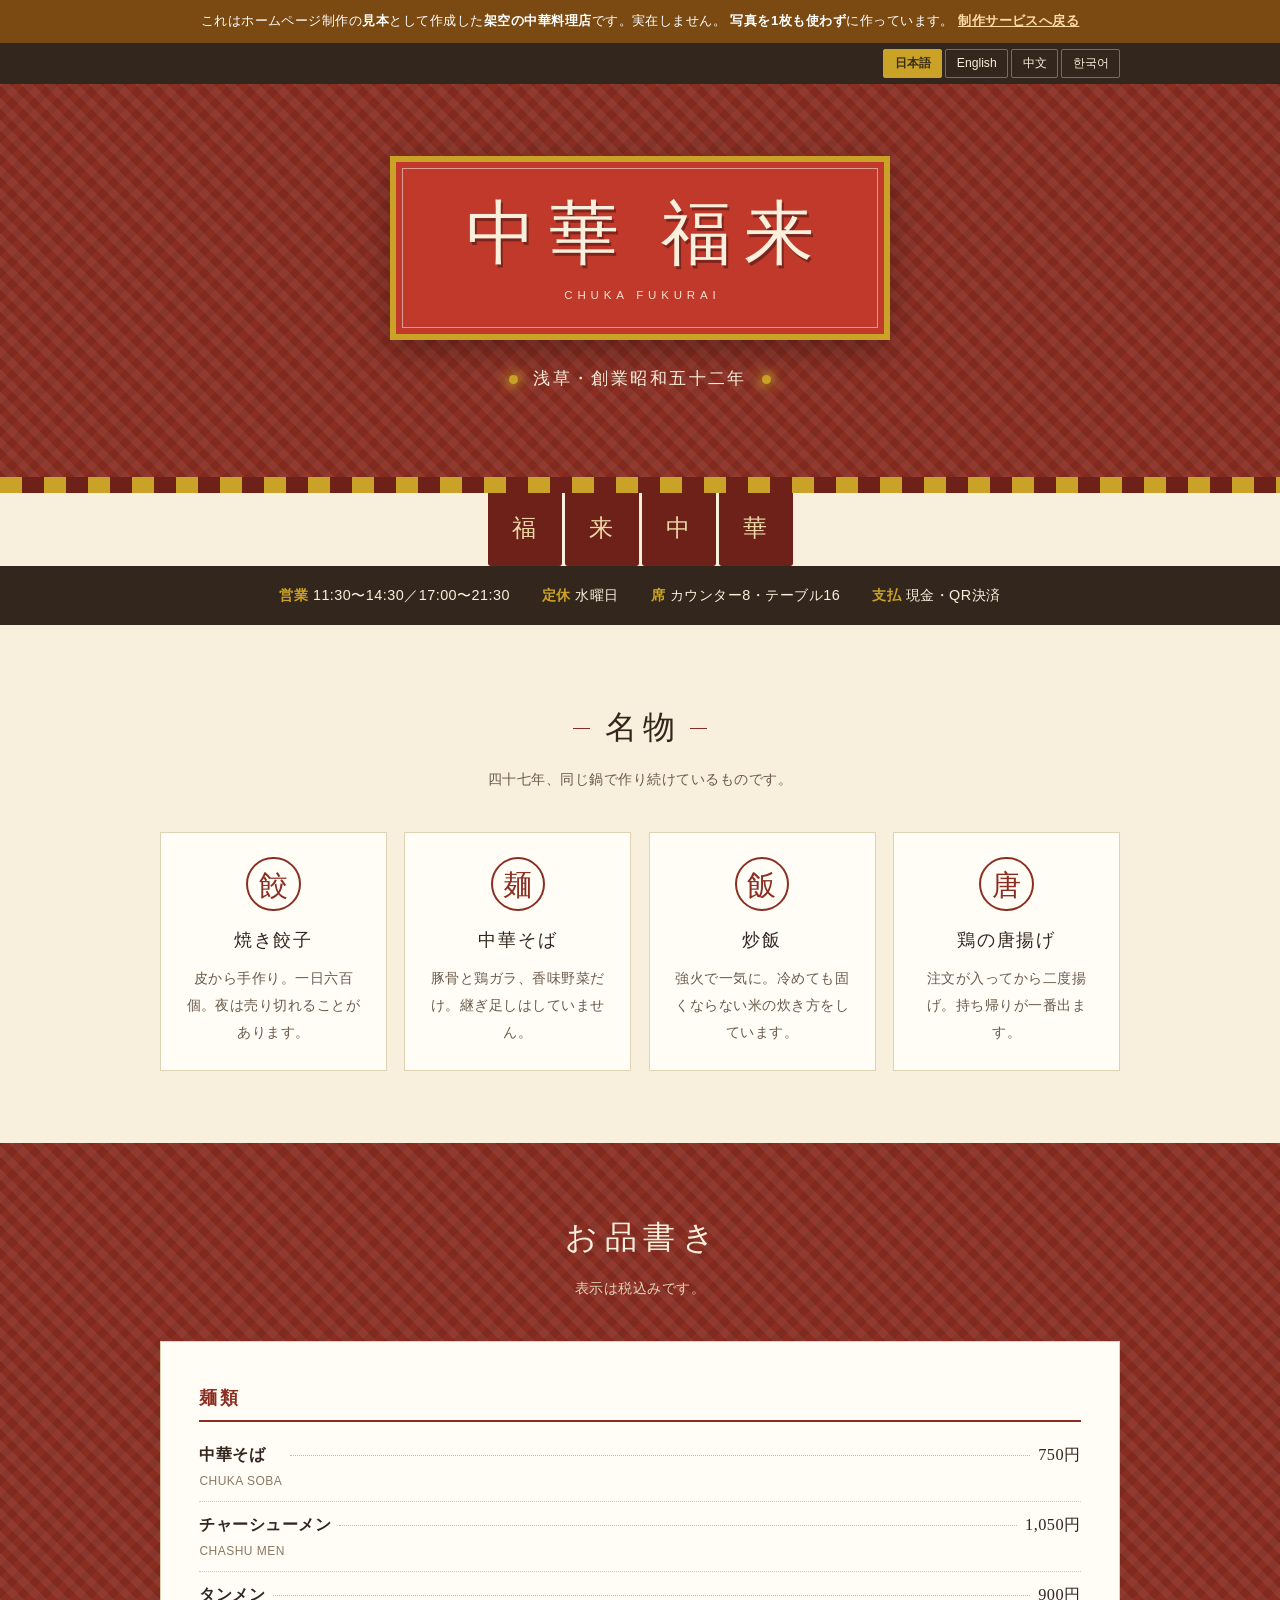
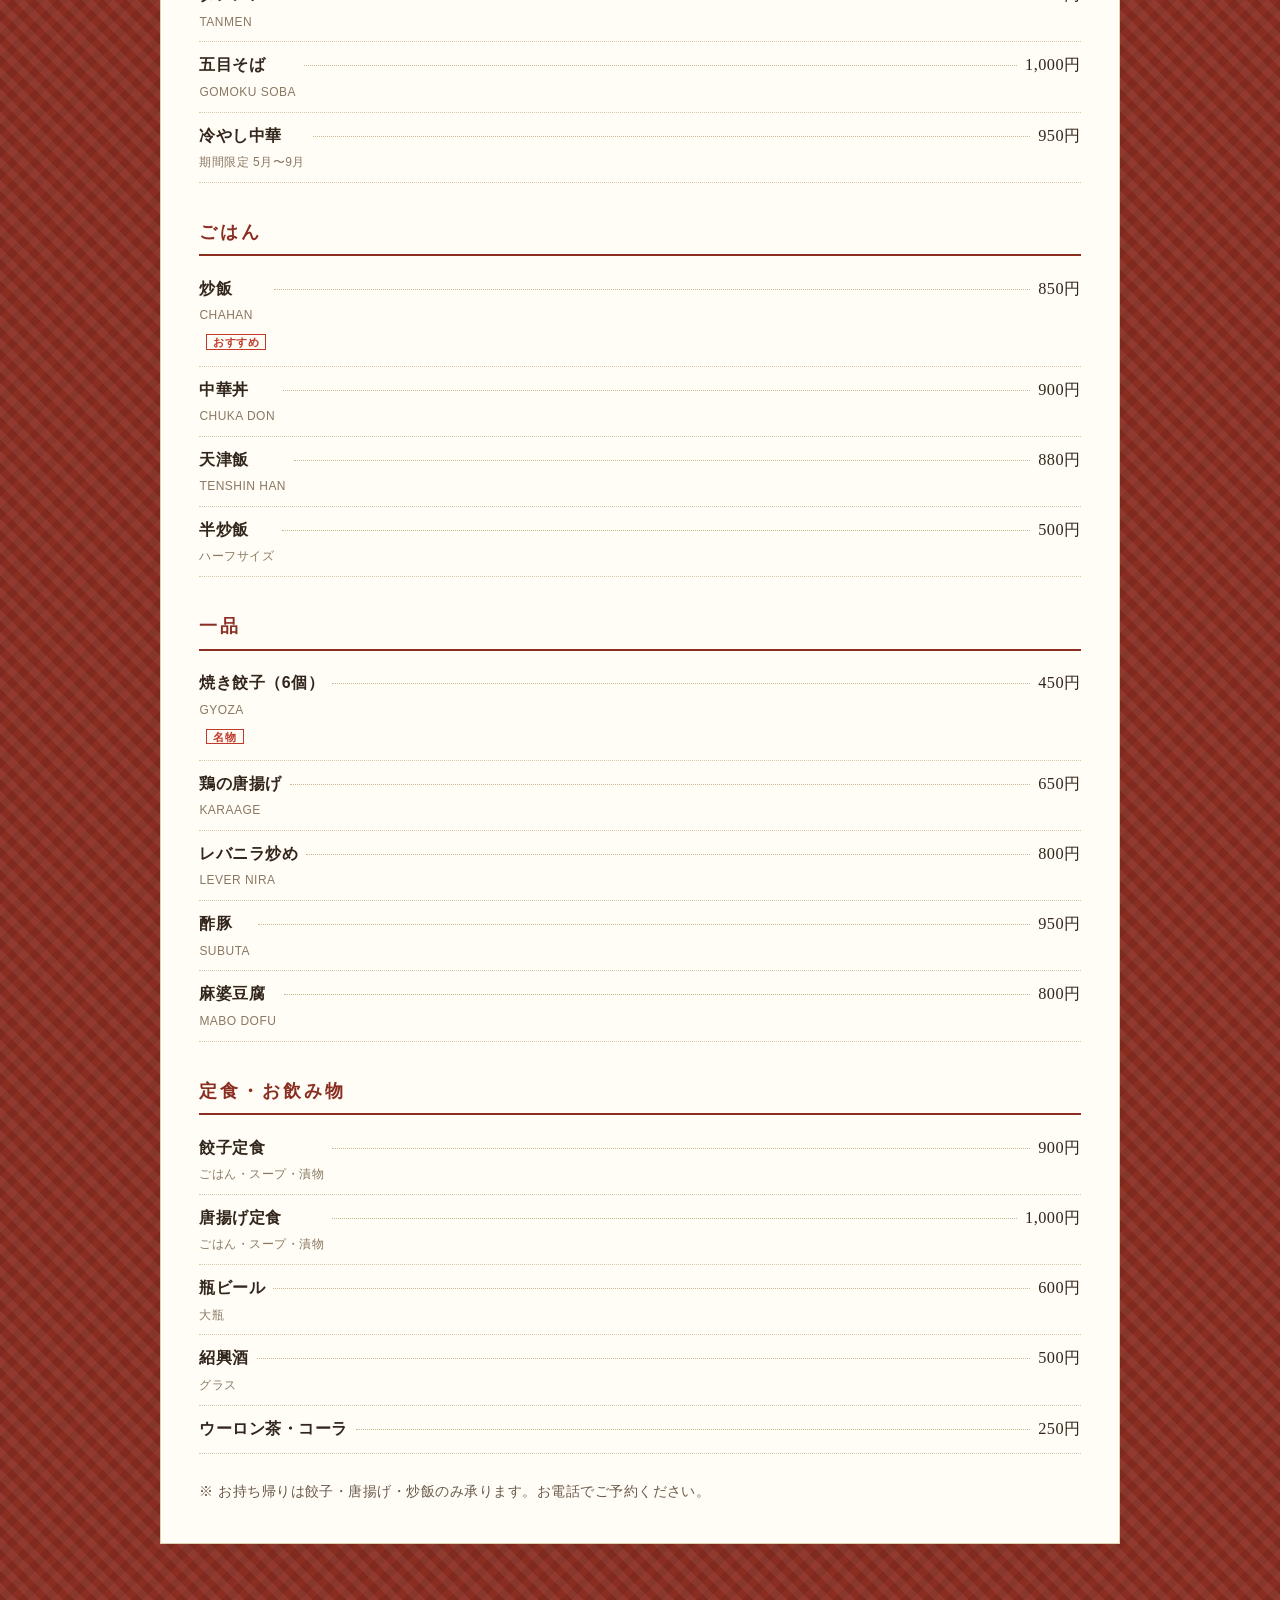
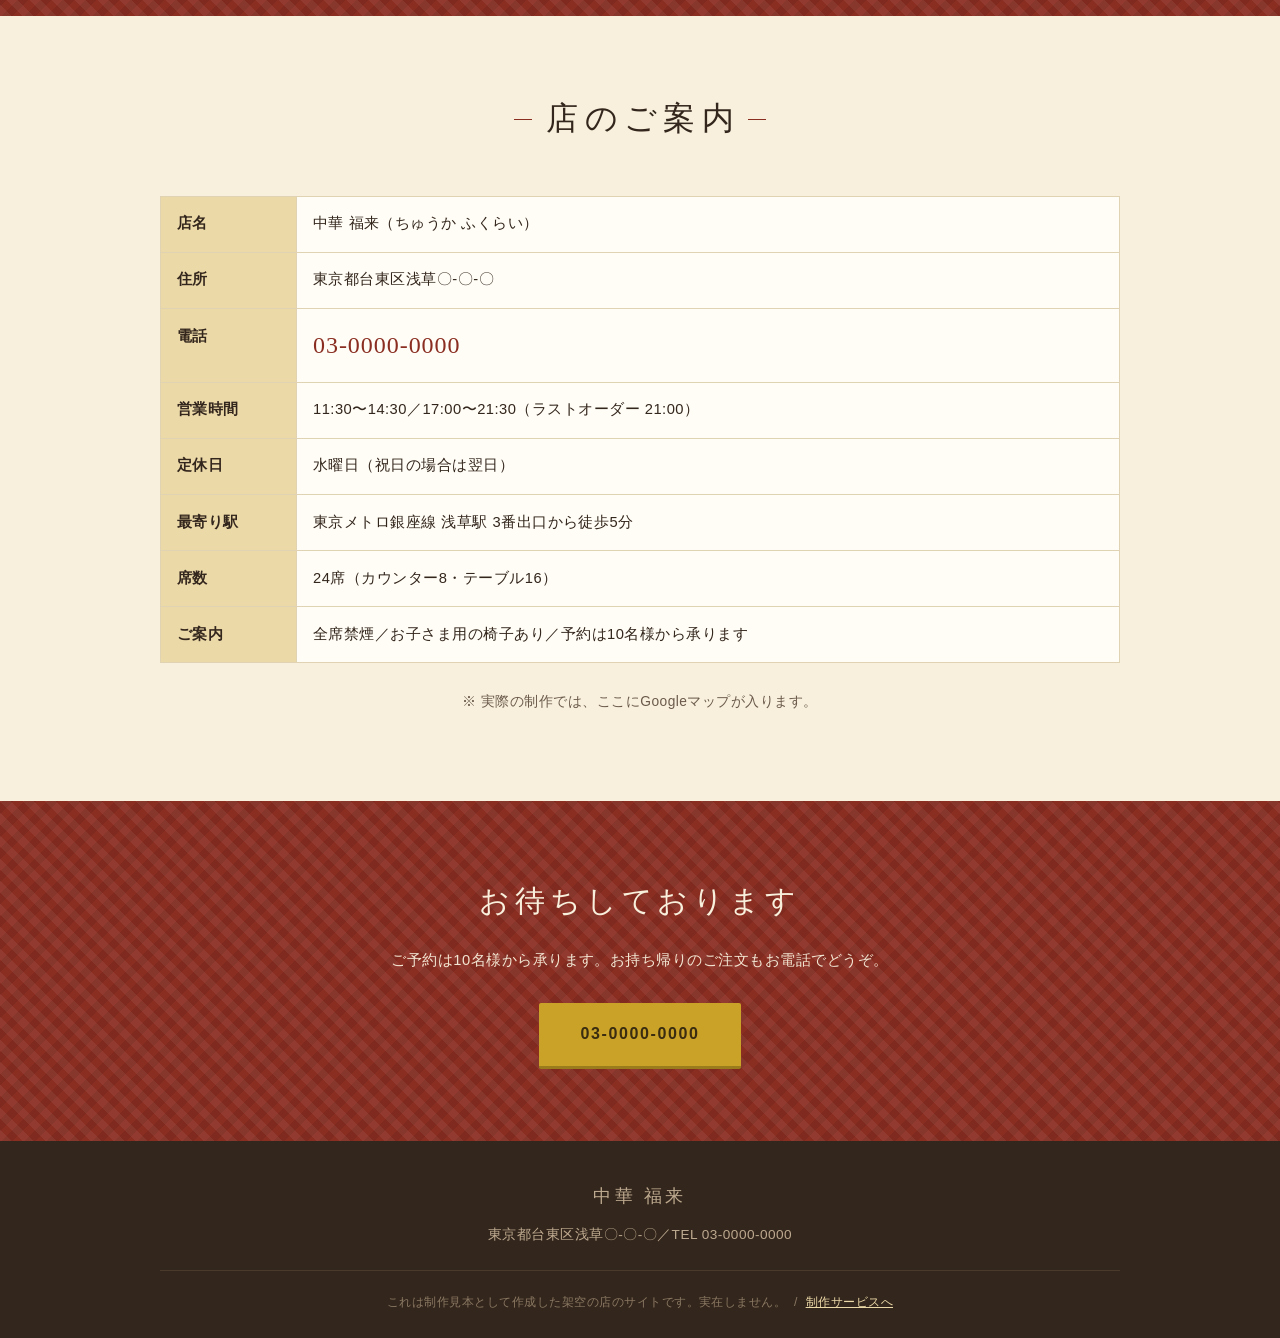
==== demo/chuka/index.html @ ee008351 "業種ごとに設計から作り直し＋AI生成写真を追加 - 共通CSSを廃止。4サイトとも独立したスタイルに（テンプレ感の排除） - 工務店: AI生成の施工写真3点を主役に。坪数/工期/価格を明記 - 行政" ====
<!DOCTYPE html>
<html lang="ja">
<head>
<meta charset="UTF-8">
<meta name="viewport" content="width=device-width, initial-scale=1">
<title>【制作サンプル】中華 福来｜浅草の町中華</title>
<meta name="description" content="※これはホームページ制作の見本として作成した架空の中華料理店です。実在しません。">
<meta name="robots" content="noindex, nofollow">
<style>
/* ============================================================
   町中華サイト専用スタイル
   共通CSSは使わない。工務店＝写真主役／士業＝情報の整理／町中華＝看板と紙の質感、
   と骨格から分ける。
   ★写真を1枚も使わずに「店の空気」を出す。撮影素材が無いお店でも
     初日から公開できることの証明を兼ねている。
   ============================================================ */
*,*::before,*::after{box-sizing:border-box}
:root{
  --enji:#8b2e22;      /* えんじ */
  --enji-d:#6d2119;
  --shu:#c0392b;       /* 朱 */
  --cream:#f8f0dc;     /* 紙の地 */
  --ochre:#ecd9a8;     /* 黄土 */
  --sumi:#33261c;      /* 墨 */
  --kin:#c9a227;       /* 金 */
  --min:"Hiragino Mincho ProN","Yu Mincho","YuMincho","MS PMincho",serif;
  --go:"Hiragino Kaku Gothic ProN","Hiragino Sans","Yu Gothic",Meiryo,sans-serif;
}
html{-webkit-text-size-adjust:100%;scroll-behavior:smooth}
html,body{overflow-x:clip;max-width:100%}
body{margin:0;background:var(--cream);color:var(--sumi);font-family:var(--go);
  font-size:16px;line-height:1.9;letter-spacing:.03em}
html[lang="zh-Hans"]{--min:"PingFang SC","Heiti SC","Microsoft YaHei",serif}
html[lang="ko"]{--min:"Apple SD Gothic Neo","Malgun Gothic",sans-serif}
html[lang="en"]{--min:Georgia,"Times New Roman",serif}
img{max-width:100%;height:auto;display:block}
a{color:var(--enji)}
.wrap{width:min(960px,100% - 2.2rem);margin-inline:auto}

/* ---- 和柄の地 ---- */
.pattern{
  background-color:var(--enji);
  background-image:
    repeating-linear-gradient(45deg,rgba(255,255,255,.06) 0 8px,transparent 8px 16px),
    repeating-linear-gradient(-45deg,rgba(0,0,0,.08) 0 8px,transparent 8px 16px);
}

/* ---- 言語バー ---- */
.langbar{background:var(--sumi);padding:.4rem 0}
.langbar .wrap{display:flex;justify-content:flex-end;gap:.2rem;flex-wrap:wrap}
.langbar button{background:none;border:1px solid rgba(248,240,220,.35);color:var(--cream);
  font:inherit;font-size:.76rem;padding:.1rem .65rem;cursor:pointer;border-radius:2px}
.langbar button[aria-pressed="true"]{background:var(--kin);border-color:var(--kin);color:#3a2c10;font-weight:700}

/* ---- 看板（写真の代わりの主役） ---- */
.signboard{position:relative;padding:clamp(2.6rem,7vw,4.5rem) 0 clamp(3.4rem,8vw,5rem);
  text-align:center;color:var(--cream);overflow:hidden}
.signboard::after{content:"";position:absolute;left:0;right:0;bottom:0;height:16px;
  background:repeating-linear-gradient(90deg,var(--kin) 0 22px,var(--enji-d) 22px 44px)}
.sign{display:inline-block;border:6px solid var(--kin);background:var(--shu);
  padding:clamp(1rem,3vw,1.7rem) clamp(2rem,6vw,3.6rem);position:relative;
  box-shadow:0 10px 30px rgba(0,0,0,.3)}
.sign::before{content:"";position:absolute;inset:6px;border:1px solid rgba(255,255,255,.5)}
.sign h1{font-family:var(--min);font-weight:400;margin:0;line-height:1.25;
  font-size:clamp(2.2rem,9vw,4.4rem);letter-spacing:.18em;text-indent:.18em;
  text-shadow:2px 3px 0 rgba(0,0,0,.35)}
.sign .yomi{display:block;font-family:var(--go);font-size:.72rem;letter-spacing:.42em;
  text-indent:.42em;margin-top:.5rem;opacity:.92}
.since{margin-top:1.4rem;font-family:var(--min);font-size:clamp(.92rem,2.4vw,1.08rem);
  letter-spacing:.14em}
.bulb{display:inline-block;width:9px;height:9px;border-radius:50%;background:var(--kin);
  margin:0 .5rem;vertical-align:middle;box-shadow:0 0 12px 3px rgba(201,162,39,.75);
  animation:flicker 3.4s infinite}
@keyframes flicker{0%,100%{opacity:1}47%{opacity:.55}52%{opacity:1}70%{opacity:.75}}

/* ---- 暖簾 ---- */
.noren{display:flex;justify-content:center;gap:3px;margin-top:-1px}
.noren span{flex:0 0 auto;width:clamp(44px,11vw,74px);height:clamp(48px,12vw,74px);
  background:var(--enji-d);border-radius:0 0 3px 3px;
  display:grid;place-items:center;color:var(--ochre);font-family:var(--min);
  font-size:clamp(1.1rem,3.4vw,1.5rem);transform-origin:top center;
  animation:sway 5.5s ease-in-out infinite}
.noren span:nth-child(2){animation-delay:-1.2s}
.noren span:nth-child(3){animation-delay:-2.4s}
.noren span:nth-child(4){animation-delay:-3.6s}
@keyframes sway{0%,100%{transform:rotate(-1.1deg)}50%{transform:rotate(1.1deg)}}
@media(prefers-reduced-motion:reduce){.noren span,.bulb{animation:none}}

/* ---- 営業情報の帯 ---- */
.today{background:var(--sumi);color:var(--cream);padding:1rem 0;font-size:.9rem}
.today .wrap{display:flex;flex-wrap:wrap;justify-content:center;gap:.6rem 2rem;text-align:center}
.today b{color:var(--kin)}

/* ---- セクション ---- */
section{padding:clamp(2.8rem,7vw,4.5rem) 0}
.sec-h{text-align:center;margin-bottom:2.4rem}
.sec-h h2{font-family:var(--min);font-weight:400;font-size:clamp(1.4rem,4vw,2rem);
  margin:0 0 .5rem;letter-spacing:.2em;text-indent:.2em;position:relative;display:inline-block;padding:0 1.6rem}
.sec-h h2::before,.sec-h h2::after{content:"";position:absolute;top:50%;width:1.1rem;height:1px;background:var(--enji)}
.sec-h h2::before{left:0}.sec-h h2::after{right:0}
.sec-h p{margin:0;color:#6b5a4b;font-size:.9rem}

/* ---- お品書き（紙の質感） ---- */
.sheet{background:#fffdf6;border:1px solid #e0d3b4;padding:clamp(1.4rem,4vw,2.4rem);
  box-shadow:0 2px 12px rgba(51,38,28,.07)}
.menu-cat{font-family:var(--min);font-size:1.12rem;letter-spacing:.16em;color:var(--enji);
  border-bottom:2px solid var(--enji);padding-bottom:.35rem;margin:2rem 0 .6rem}
.menu-cat:first-of-type{margin-top:0}
.menu-list{list-style:none;padding:0;margin:0}
.menu-list li{display:flex;align-items:baseline;gap:.5rem;padding:.5rem 0;
  border-bottom:1px dotted #d8c9a8}
.mn{font-weight:700;white-space:nowrap}
.mn small{display:block;font-weight:400;font-size:.75rem;color:#8a7862;letter-spacing:.04em}
.dots{flex:1;border-bottom:1px dotted #c9b891;transform:translateY(-.25rem)}
.mp{white-space:nowrap;font-family:var(--min);font-size:1.02rem}
.osusume{color:var(--shu);font-size:.7rem;border:1px solid var(--shu);padding:.05rem .4rem;
  margin-left:.4rem;vertical-align:middle;white-space:nowrap}

/* ---- 名物 ---- */
/* 4つが1行に収まるよう最小幅を詰める（230pxだと960pxのwrapに4つ入らず3+1になる） */
.meibutsu{display:grid;grid-template-columns:repeat(auto-fit,minmax(206px,1fr));gap:1.1rem}
.meibutsu div{background:#fffdf6;border:1px solid #e0d3b4;padding:1.5rem 1.2rem;text-align:center}
/* ★line-heightで中央寄せするとborder分だけ下にずれる。gridのplace-itemsで中央に置く */
.meibutsu .ico{width:3.4rem;height:3.4rem;margin:0 auto .8rem;
  display:flex;align-items:center;justify-content:center;
  border:2px solid var(--enji);border-radius:50%}
.meibutsu .ico span{font-family:var(--min);font-size:1.8rem;color:var(--enji);
  line-height:1;display:block;transform:translateY(.04em)}
.meibutsu h3{font-family:var(--min);font-weight:400;margin:0 0 .5rem;font-size:1.1rem;letter-spacing:.1em}
.meibutsu p{margin:0;font-size:.88rem;color:#6b5a4b}

/* ---- 店の情報 ---- */
.info{width:100%;border-collapse:collapse;font-size:.92rem;background:#fffdf6}
.info th,.info td{border:1px solid #e0d3b4;padding:.85rem 1rem;text-align:left;vertical-align:top}
.info th{background:var(--ochre);width:8.5rem;font-weight:700;white-space:nowrap}
.tel-row{font-family:var(--min);font-size:1.5rem;color:var(--enji);text-decoration:none;letter-spacing:.04em}

/* ---- CTA ---- */
.cta{text-align:center;color:var(--cream)}
.cta h2{font-family:var(--min);font-weight:400;font-size:clamp(1.3rem,4vw,1.9rem);
  letter-spacing:.16em;margin:0 0 1rem}
.cta p{margin:0 auto 1.8rem;max-width:32rem;font-size:.92rem;opacity:.95}
.btn{display:inline-block;background:var(--kin);color:#3a2c10;text-decoration:none;
  font-weight:700;padding:1rem 2.6rem;border-radius:2px;letter-spacing:.1em;
  border-bottom:3px solid #9b7c1c}
.btn:hover{filter:brightness(1.07)}

footer{background:var(--sumi);color:#bda98f;padding:2.4rem 0 1.5rem;font-size:.85rem;text-align:center}
footer a{color:var(--ochre)}
.copy{border-top:1px solid #4a3a2c;margin-top:1.4rem;padding-top:1.2rem;font-size:.76rem;color:#8a7862}

.demo-note{background:#7a4a12;color:#fff;text-align:center;padding:.65rem 1rem;font-size:.82rem;line-height:1.7}
.demo-note a{color:#ffdba8;font-weight:700}

.reveal{opacity:0;transform:translateY(14px);transition:opacity .7s ease,transform .7s ease}
.reveal.in{opacity:1;transform:none}
@media(prefers-reduced-motion:reduce){.reveal{opacity:1;transform:none;transition:none}html{scroll-behavior:auto}}
</style>
</head>
<body>

<div class="demo-note">
  これはホームページ制作の<strong>見本</strong>として作成した<strong>架空の中華料理店</strong>です。実在しません。
  <strong>写真を1枚も使わず</strong>に作っています。 <a href="../../">制作サービスへ戻る</a>
</div>

<div class="langbar">
  <div class="wrap">
    <button data-lang="ja" aria-pressed="true">日本語</button>
    <button data-lang="en" aria-pressed="false">English</button>
    <button data-lang="zh" aria-pressed="false">中文</button>
    <button data-lang="ko" aria-pressed="false">한국어</button>
  </div>
</div>

<div class="signboard pattern">
  <div class="wrap">
    <div class="sign">
      <h1>中華 福来</h1>
      <span class="yomi">CHUKA FUKURAI</span>
    </div>
    <p class="since">
      <span class="bulb"></span>
      <span data-i18n="since">浅草・創業昭和五十二年</span>
      <span class="bulb"></span>
    </p>
  </div>
</div>
<div class="noren">
  <span>福</span><span>来</span><span>中</span><span>華</span>
</div>

<div class="today">
  <div class="wrap">
    <div><b data-i18n="t1">営業</b> 11:30〜14:30／17:00〜21:30</div>
    <div><b data-i18n="t2">定休</b> <span data-i18n="t2v">水曜日</span></div>
    <div><b data-i18n="t3">席</b> <span data-i18n="t3v">カウンター8・テーブル16</span></div>
    <div><b data-i18n="t4">支払</b> <span data-i18n="t4v">現金・QR決済</span></div>
  </div>
</div>

<!-- ============================ 名物 -->
<section>
  <div class="wrap">
    <div class="sec-h reveal">
      <h2 data-i18n="h1">名物</h2>
      <p data-i18n="h1s">四十七年、同じ鍋で作り続けているものです。</p>
    </div>
    <div class="meibutsu reveal">
      <div>
        <div class="ico"><span>餃</span></div>
        <h3 data-i18n="m1">焼き餃子</h3>
        <p data-i18n="m1p">皮から手作り。一日六百個。夜は売り切れることがあります。</p>
      </div>
      <div>
        <div class="ico"><span>麺</span></div>
        <h3 data-i18n="m2">中華そば</h3>
        <p data-i18n="m2p">豚骨と鶏ガラ、香味野菜だけ。継ぎ足しはしていません。</p>
      </div>
      <div>
        <div class="ico"><span>飯</span></div>
        <h3 data-i18n="m3">炒飯</h3>
        <p data-i18n="m3p">強火で一気に。冷めても固くならない米の炊き方をしています。</p>
      </div>
      <div>
        <div class="ico"><span>唐</span></div>
        <h3 data-i18n="m4">鶏の唐揚げ</h3>
        <p data-i18n="m4p">注文が入ってから二度揚げ。持ち帰りが一番出ます。</p>
      </div>
    </div>
  </div>
</section>

<!-- ============================ お品書き -->
<section class="pattern" style="padding-top:clamp(2.4rem,6vw,4rem)">
  <div class="wrap">
    <div class="sec-h reveal" style="color:var(--cream)">
      <h2 data-i18n="h2" style="color:var(--cream)">お品書き</h2>
      <p data-i18n="h2s" style="color:#e4d3b8">表示は税込みです。</p>
    </div>
    <div class="sheet reveal">
      <h3 class="menu-cat" data-i18n="c1">麺類</h3>
      <ul class="menu-list">
        <li><span class="mn">中華そば<small>CHUKA SOBA</small></span><span class="dots"></span><span class="mp">750円</span></li>
        <li><span class="mn">チャーシューメン<small>CHASHU MEN</small></span><span class="dots"></span><span class="mp">1,050円</span></li>
        <li><span class="mn">タンメン<small>TANMEN</small></span><span class="dots"></span><span class="mp">900円</span></li>
        <li><span class="mn">五目そば<small>GOMOKU SOBA</small></span><span class="dots"></span><span class="mp">1,000円</span></li>
        <li><span class="mn">冷やし中華<small>期間限定 5月〜9月</small></span><span class="dots"></span><span class="mp">950円</span></li>
      </ul>

      <h3 class="menu-cat" data-i18n="c2">ごはん</h3>
      <ul class="menu-list">
        <li><span class="mn">炒飯<small>CHAHAN</small><span class="osusume" data-i18n="rec">おすすめ</span></span><span class="dots"></span><span class="mp">850円</span></li>
        <li><span class="mn">中華丼<small>CHUKA DON</small></span><span class="dots"></span><span class="mp">900円</span></li>
        <li><span class="mn">天津飯<small>TENSHIN HAN</small></span><span class="dots"></span><span class="mp">880円</span></li>
        <li><span class="mn">半炒飯<small>ハーフサイズ</small></span><span class="dots"></span><span class="mp">500円</span></li>
      </ul>

      <h3 class="menu-cat" data-i18n="c3">一品</h3>
      <ul class="menu-list">
        <li><span class="mn">焼き餃子（6個）<small>GYOZA</small><span class="osusume" data-i18n="rec2">名物</span></span><span class="dots"></span><span class="mp">450円</span></li>
        <li><span class="mn">鶏の唐揚げ<small>KARAAGE</small></span><span class="dots"></span><span class="mp">650円</span></li>
        <li><span class="mn">レバニラ炒め<small>LEVER NIRA</small></span><span class="dots"></span><span class="mp">800円</span></li>
        <li><span class="mn">酢豚<small>SUBUTA</small></span><span class="dots"></span><span class="mp">950円</span></li>
        <li><span class="mn">麻婆豆腐<small>MABO DOFU</small></span><span class="dots"></span><span class="mp">800円</span></li>
      </ul>

      <h3 class="menu-cat" data-i18n="c4">定食・お飲み物</h3>
      <ul class="menu-list">
        <li><span class="mn">餃子定食<small>ごはん・スープ・漬物</small></span><span class="dots"></span><span class="mp">900円</span></li>
        <li><span class="mn">唐揚げ定食<small>ごはん・スープ・漬物</small></span><span class="dots"></span><span class="mp">1,000円</span></li>
        <li><span class="mn">瓶ビール<small>大瓶</small></span><span class="dots"></span><span class="mp">600円</span></li>
        <li><span class="mn">紹興酒<small>グラス</small></span><span class="dots"></span><span class="mp">500円</span></li>
        <li><span class="mn">ウーロン茶・コーラ</span><span class="dots"></span><span class="mp">250円</span></li>
      </ul>
      <p style="margin:1.6rem 0 0;font-size:.85rem;color:#6b5a4b" data-i18n="note">
        ※ お持ち帰りは餃子・唐揚げ・炒飯のみ承ります。お電話でご予約ください。
      </p>
    </div>
  </div>
</section>

<!-- ============================ 店の情報 -->
<section>
  <div class="wrap">
    <div class="sec-h reveal">
      <h2 data-i18n="h3">店のご案内</h2>
    </div>
    <div class="reveal" style="overflow-x:auto">
      <table class="info">
        <tr><th data-i18n="i1">店名</th><td>中華 福来（ちゅうか ふくらい）</td></tr>
        <tr><th data-i18n="i2">住所</th><td>東京都台東区浅草〇-〇-〇</td></tr>
        <tr><th data-i18n="i3">電話</th><td><a href="tel:0300000000" class="tel-row">03-0000-0000</a></td></tr>
        <tr><th data-i18n="i4">営業時間</th><td>11:30〜14:30／17:00〜21:30（ラストオーダー 21:00）</td></tr>
        <tr><th data-i18n="i5">定休日</th><td data-i18n="i5v">水曜日（祝日の場合は翌日）</td></tr>
        <tr><th data-i18n="i6">最寄り駅</th><td data-i18n="i6v">東京メトロ銀座線 浅草駅 3番出口から徒歩5分</td></tr>
        <tr><th data-i18n="i7">席数</th><td data-i18n="i7v">24席（カウンター8・テーブル16）</td></tr>
        <tr><th data-i18n="i8">ご案内</th><td data-i18n="i8v">全席禁煙／お子さま用の椅子あり／予約は10名様から承ります</td></tr>
      </table>
    </div>
    <p style="text-align:center;margin-top:1.6rem;font-size:.86rem;color:#6b5a4b" data-i18n="mapnote">
      ※ 実際の制作では、ここにGoogleマップが入ります。
    </p>
  </div>
</section>

<!-- ============================ CTA -->
<section class="cta pattern">
  <div class="wrap">
    <h2 data-i18n="ctat">お待ちしております</h2>
    <p data-i18n="ctap">
      ご予約は10名様から承ります。お持ち帰りのご注文もお電話でどうぞ。
    </p>
    <a href="tel:0300000000" class="btn">03-0000-0000</a>
  </div>
</section>

<footer>
  <div class="wrap">
    <p style="margin:0;font-family:var(--min);font-size:1.15rem;letter-spacing:.18em">中華 福来</p>
    <p style="margin:.5rem 0 0">東京都台東区浅草〇-〇-〇／TEL 03-0000-0000</p>
    <div class="copy">
      これは制作見本として作成した架空の店のサイトです。実在しません。
      &nbsp;/&nbsp; <a href="../../">制作サービスへ</a>
    </div>
  </div>
</footer>

<script>
/* 多言語。町中華は外国人観光客の来店が多いので、
   「営業時間・定休日・場所・持ち帰りの可否」だけでも訳しておくと効きます。 */
const DICT = {
  ja:{},
  en:{
    since:"Asakusa, since 1977", t1:"Open", t2:"Closed", t2v:"Wednesdays",
    t3:"Seats", t3v:"8 counter / 16 table", t4:"Payment", t4v:"Cash & QR code",
    h1:"Our Specialities", h1s:"Made in the same wok for 47 years.",
    m1:"Pan-fried Gyoza", m1p:"Hand-made wrappers, 600 a day. Often sold out by evening.",
    m2:"Chuka Soba (Ramen)", m2p:"Pork and chicken bones with aromatic vegetables. Nothing else.",
    m3:"Fried Rice", m3p:"Cooked fast over a high flame. Stays soft even when cool.",
    m4:"Fried Chicken", m4p:"Fried twice, only after you order. Our top takeaway item.",
    h2:"Menu", h2s:"All prices include tax.",
    c1:"Noodles", c2:"Rice", c3:"À la carte", c4:"Sets & Drinks",
    rec:"popular", rec2:"signature",
    note:"* Takeaway is available for gyoza, fried chicken and fried rice only. Please order by phone.",
    h3:"Information", i1:"Name", i2:"Address", i3:"Phone", i4:"Hours", i5:"Closed",
    i5v:"Wednesdays (next day if a public holiday)", i6:"Nearest station",
    i6v:"5 min walk from Asakusa Stn (Ginza Line), Exit 3", i7:"Seats",
    i7v:"24 seats (8 counter / 16 table)", i8:"Notes",
    i8v:"Non-smoking / High chairs available / Reservations for 10+ guests",
    mapnote:"* A Google Map would be embedded here in the actual site.",
    ctat:"We look forward to seeing you", ctap:"Reservations accepted for 10 or more. Takeaway orders by phone.",
  },
  zh:{
    since:"浅草・创业于1977年", t1:"营业", t2:"休息", t2v:"每周三",
    t3:"座位", t3v:"吧台8・餐桌16", t4:"支付", t4v:"现金・二维码支付",
    h1:"招牌菜", h1s:"四十七年，用同一口锅做出来的味道。",
    m1:"煎饺", m1p:"手工擀皮，每天六百个。晚上常常售罄。",
    m2:"中华拉面", m2p:"只用猪骨、鸡架和香味蔬菜熬制。",
    m3:"炒饭", m3p:"大火快炒。凉了也不会变硬。",
    m4:"炸鸡块", m4p:"点单后现炸两遍。外带最受欢迎。",
    h2:"菜单", h2s:"价格均含税。",
    c1:"面类", c2:"饭类", c3:"单品", c4:"套餐・饮品",
    rec:"推荐", rec2:"招牌",
    note:"※ 外带仅限煎饺、炸鸡块和炒饭。请提前电话预订。",
    h3:"店铺信息", i1:"店名", i2:"地址", i3:"电话", i4:"营业时间", i5:"定休日",
    i5v:"每周三（遇节假日顺延）", i6:"最近车站",
    i6v:"东京地铁银座线 浅草站 3号出口步行5分钟", i7:"座位数",
    i7v:"24个座位（吧台8・餐桌16）", i8:"提示",
    i8v:"全席禁烟／备有儿童座椅／10位以上可预约",
    mapnote:"※ 实际制作时，这里会嵌入谷歌地图。",
    ctat:"恭候您的光临", ctap:"10位以上可接受预约。外带请电话订购。",
  },
  ko:{
    since:"아사쿠사・1977년 창업", t1:"영업", t2:"정기휴일", t2v:"수요일",
    t3:"좌석", t3v:"카운터8・테이블16", t4:"결제", t4v:"현금・QR결제",
    h1:"대표 메뉴", h1s:"47년 동안 같은 웍으로 만들어 온 맛입니다.",
    m1:"군만두", m1p:"만두피부터 직접 만듭니다. 하루 600개. 저녁에는 품절되기도 합니다.",
    m2:"중화소바(라멘)", m2p:"돼지뼈와 닭뼈, 향미 채소만 사용합니다.",
    m3:"볶음밥", m3p:"센 불에 단숨에. 식어도 딱딱해지지 않습니다.",
    m4:"닭튀김", m4p:"주문 후 두 번 튀깁니다. 포장 주문이 가장 많습니다.",
    h2:"메뉴", h2s:"가격은 세금 포함입니다.",
    c1:"면류", c2:"밥류", c3:"단품", c4:"정식・음료",
    rec:"인기", rec2:"대표",
    note:"※ 포장은 군만두・닭튀김・볶음밥만 가능합니다. 전화로 예약해 주세요.",
    h3:"매장 안내", i1:"상호", i2:"주소", i3:"전화", i4:"영업시간", i5:"정기휴일",
    i5v:"수요일(공휴일인 경우 다음 날)", i6:"가까운 역",
    i6v:"도쿄메트로 긴자선 아사쿠사역 3번 출구에서 도보 5분", i7:"좌석 수",
    i7v:"24석(카운터8・테이블16)", i8:"안내",
    i8v:"전 좌석 금연／유아용 의자 있음／10인 이상 예약 가능",
    mapnote:"※ 실제 제작 시에는 여기에 구글 지도가 들어갑니다.",
    ctat:"기다리고 있겠습니다", ctap:"10인 이상 예약 가능합니다. 포장 주문은 전화로 부탁드립니다.",
  },
};
const LANG_ATTR={ja:"ja",en:"en",zh:"zh-Hans",ko:"ko"};
const base={};
document.querySelectorAll('[data-i18n]').forEach(el=>base[el.dataset.i18n]=el.innerHTML);
function setLang(code){
  const d=DICT[code]||{};
  document.querySelectorAll('[data-i18n]').forEach(el=>{
    const k=el.dataset.i18n;
    el.innerHTML=(code==='ja')?base[k]:(d[k]!==undefined?d[k]:base[k]);
  });
  document.documentElement.lang=LANG_ATTR[code]||'ja';
  document.querySelectorAll('.langbar button').forEach(b=>
    b.setAttribute('aria-pressed',String(b.dataset.lang===code)));
  try{localStorage.setItem('demo-chuka-lang',code)}catch(e){}
}
document.querySelectorAll('.langbar button').forEach(b=>
  b.addEventListener('click',()=>setLang(b.dataset.lang)));
const urlLang=new URLSearchParams(location.search).get('lang');
if(urlLang&&DICT[urlLang]){setLang(urlLang)}
else{try{const s=localStorage.getItem('demo-chuka-lang');if(s&&DICT[s])setLang(s)}catch(e){}}

const io=new IntersectionObserver(es=>{es.forEach(e=>{if(e.isIntersecting){e.target.classList.add('in');io.unobserve(e.target)}})},{threshold:.06});
document.querySelectorAll('.reveal').forEach(el=>io.observe(el));
</script>
<noscript><style>.reveal{opacity:1;transform:none}</style></noscript>
</body>
</html>
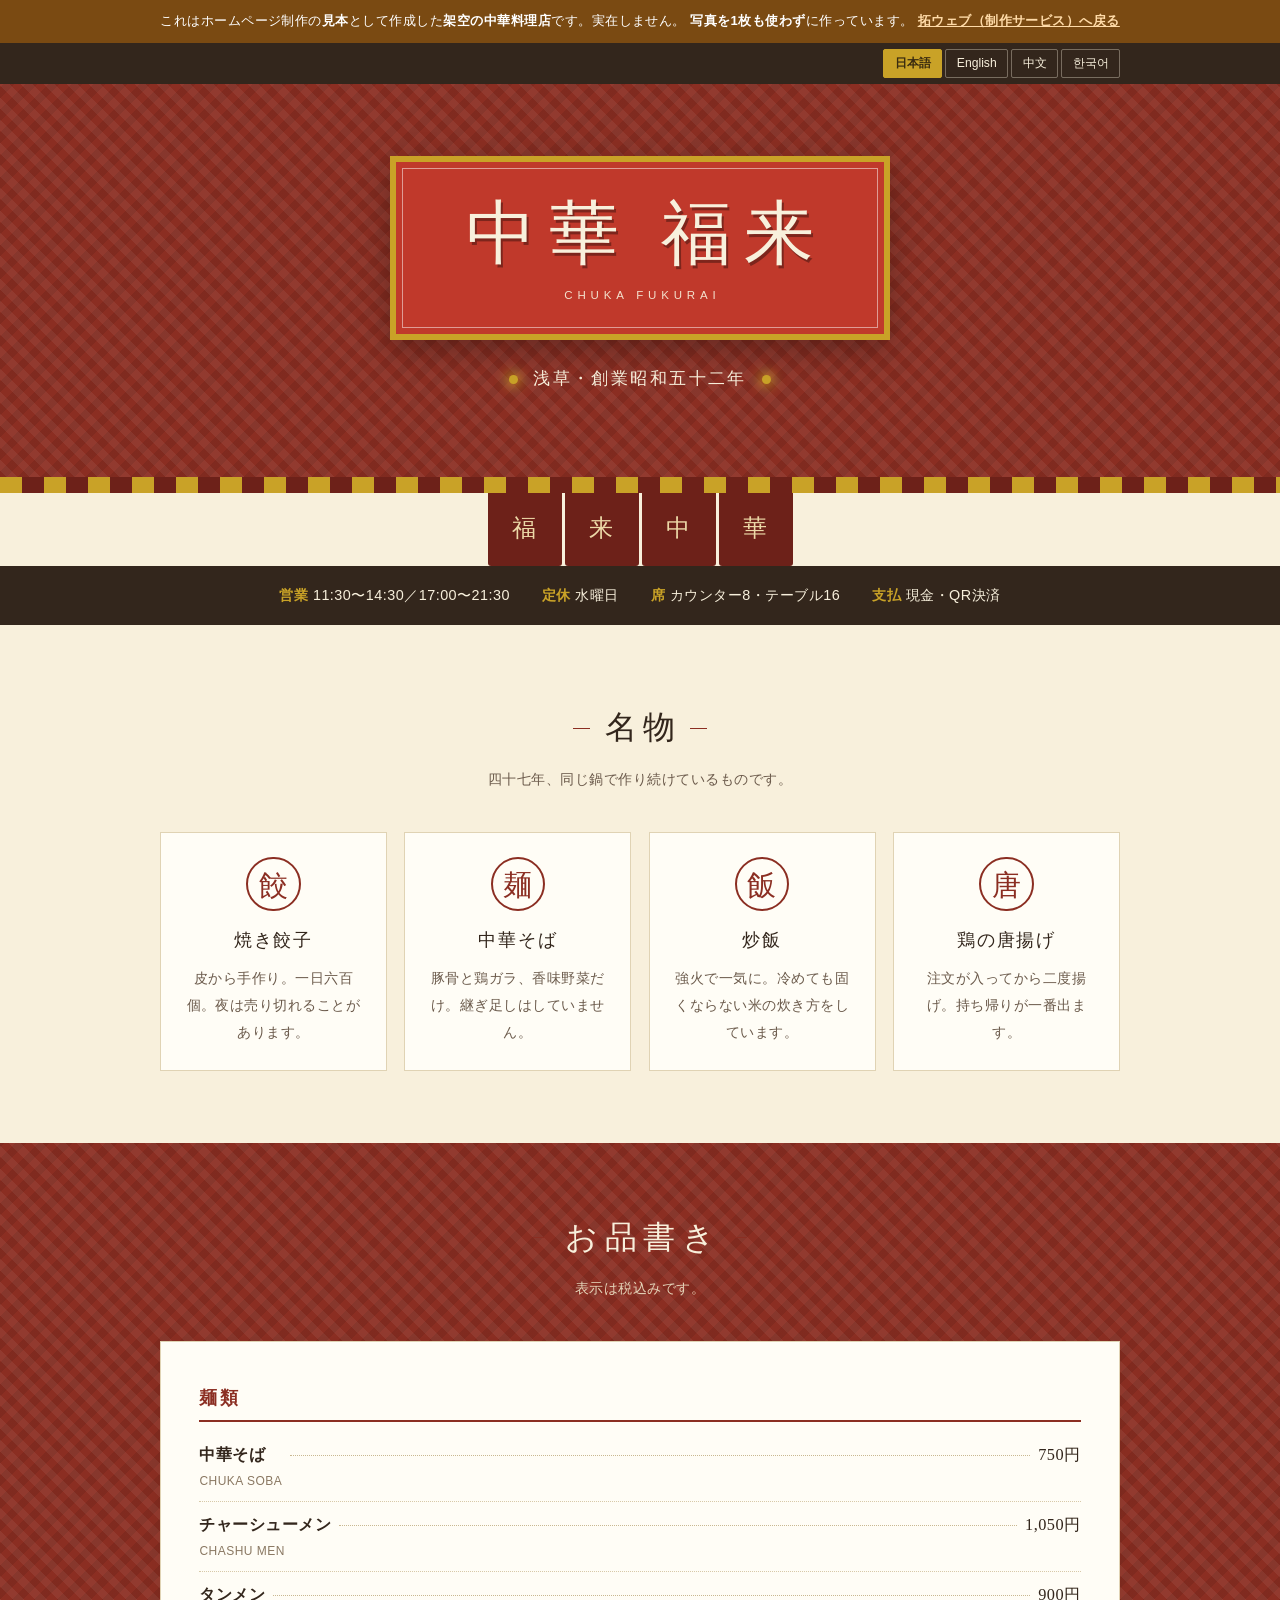
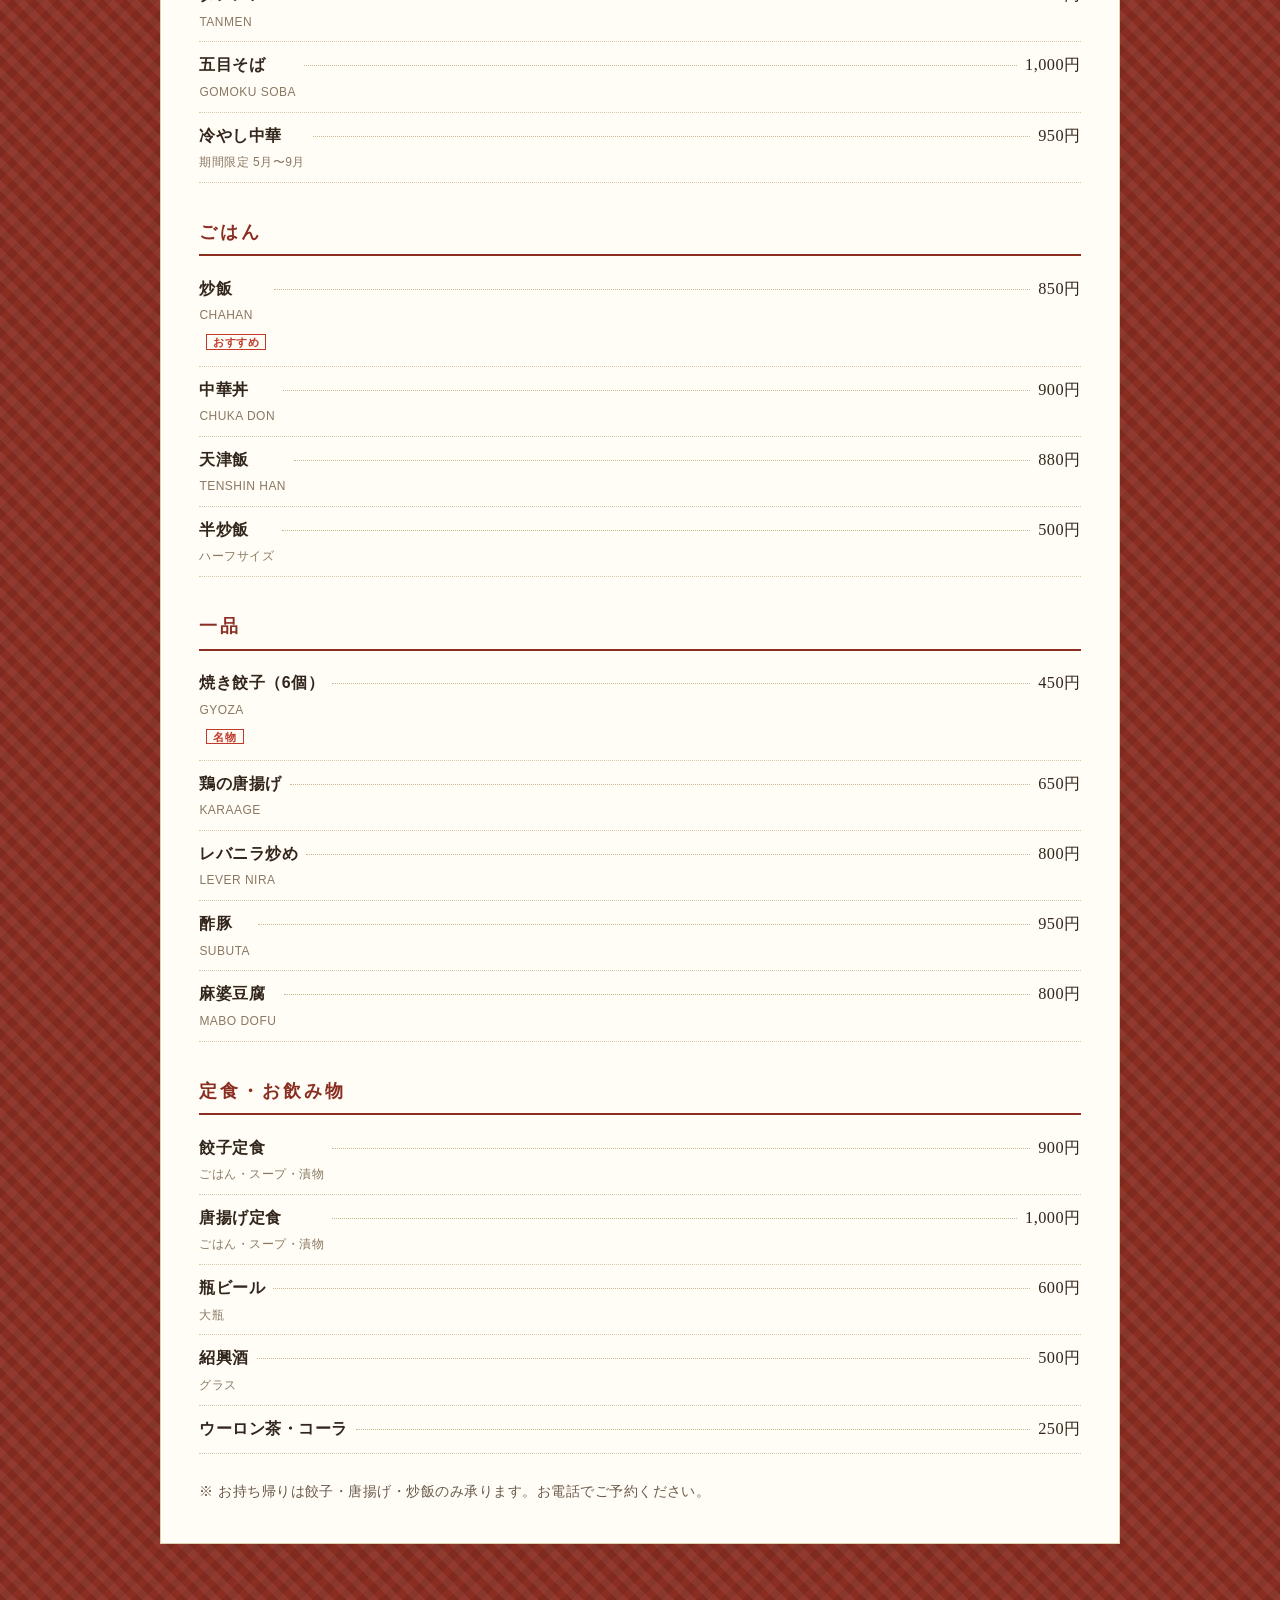
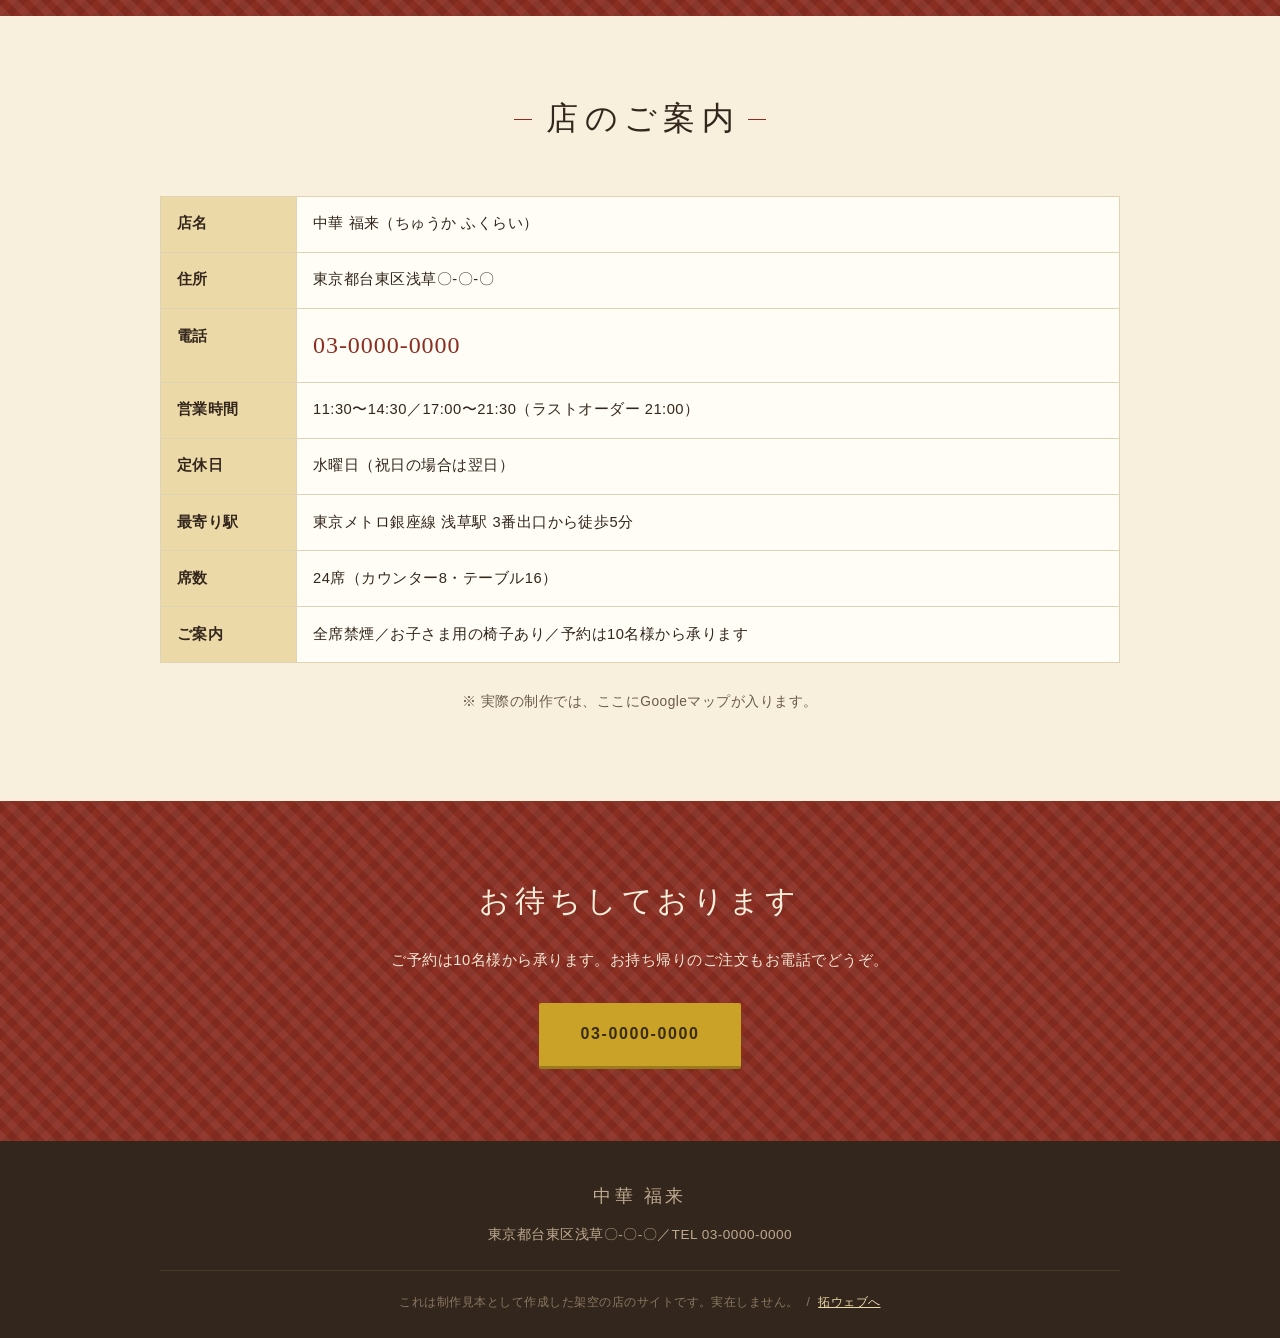
==== commit d5e382ff: "屋号を「拓ウェブ（TAKU WEB）」に変更 「まちのホームページ屋さん」は安く見えるため差し替え。 由来は藤原拓矢の「拓」。電話で一発で伝わり、業種を縛らない。 法人名は別途検討（ここはWeb制作事" ====
--- a/demo/chuka/index.html
+++ b/demo/chuka/index.html
@@ -161,7 +161,7 @@
 
 <div class="demo-note">
   これはホームページ制作の<strong>見本</strong>として作成した<strong>架空の中華料理店</strong>です。実在しません。
-  <strong>写真を1枚も使わず</strong>に作っています。 <a href="../../">制作サービスへ戻る</a>
+  <strong>写真を1枚も使わず</strong>に作っています。 <a href="../../">拓ウェブ（制作サービス）へ戻る</a>
 </div>
 
 <div class="langbar">
@@ -321,7 +321,7 @@
     <p style="margin:.5rem 0 0">東京都台東区浅草〇-〇-〇／TEL 03-0000-0000</p>
     <div class="copy">
       これは制作見本として作成した架空の店のサイトです。実在しません。
-      &nbsp;/&nbsp; <a href="../../">制作サービスへ</a>
+      &nbsp;/&nbsp; <a href="../../">拓ウェブへ</a>
     </div>
   </div>
 </footer>
